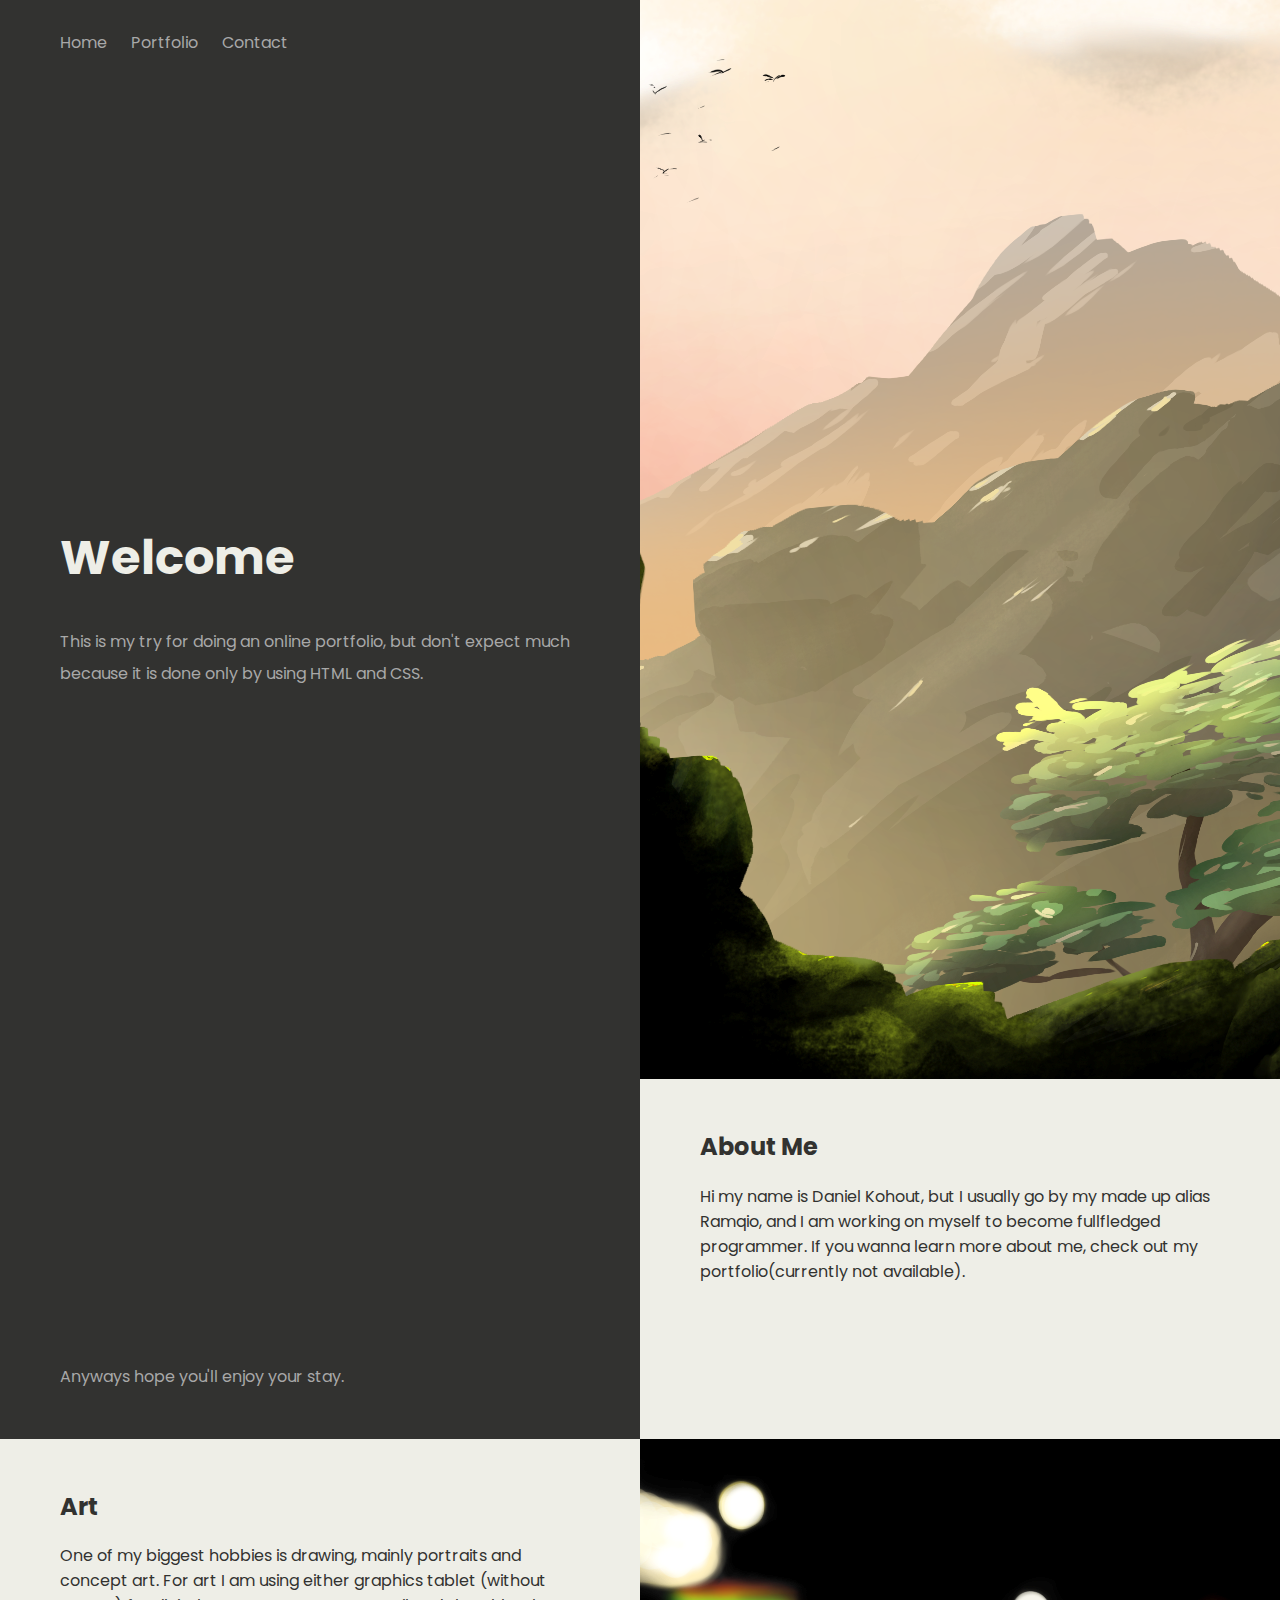
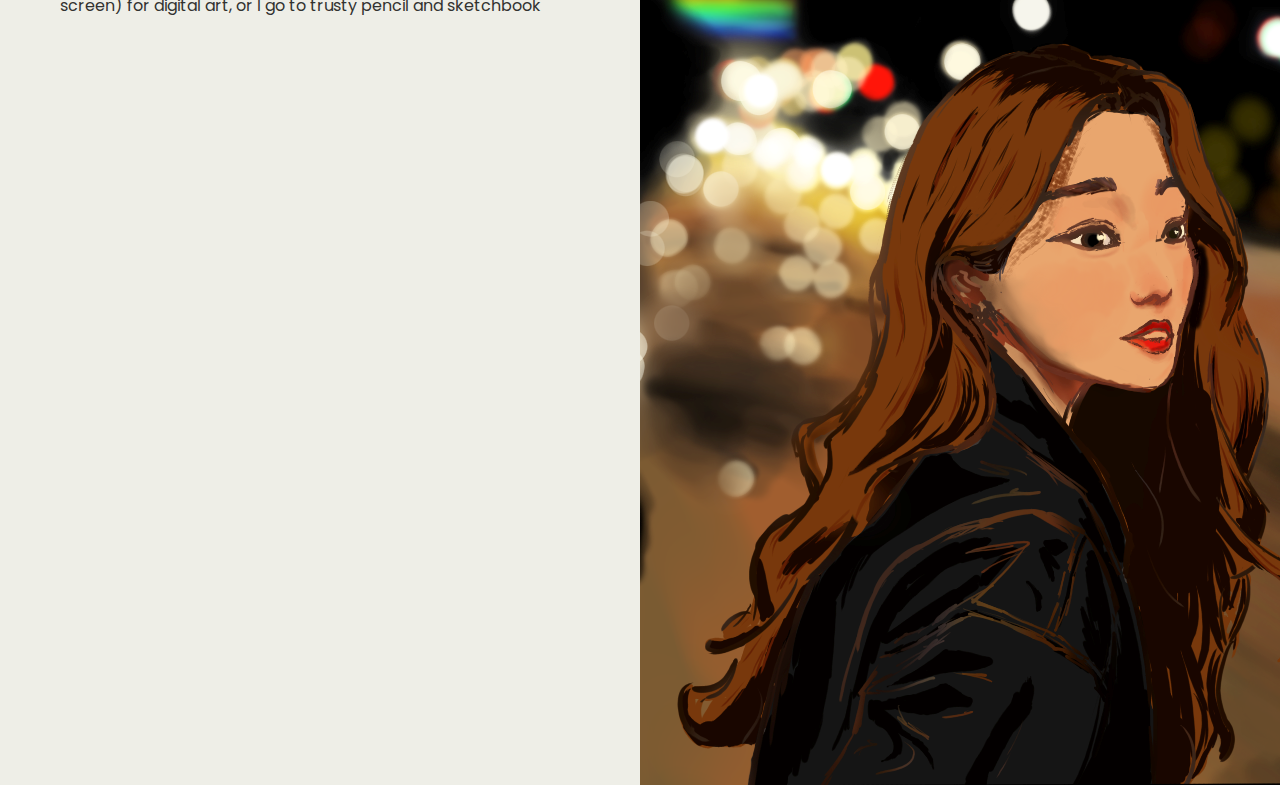
==== index.html @ 771897ba "text update" ====
<!DOCTYPE html>
<html lang="en">
<head>
  <meta charset="UTF-8">
  <meta http-equiv="X-UA-Compatible" content="IE=edge">
  <meta name="viewport" content="width=device-width, initial-scale=1.0">
  <title>Portfolio Full-Screen Layout</title>
  <link rel="stylesheet" href="style.css">
</head>
<body>
  <main>
    <div class="panel welcome">
      <nav>
        <a href="">Home</a>
        <a href="">Portfolio</a>
        <a href="">Contact</a>
      </nav>
      <div>
        <h1>Welcome</h1>
        <p>
		This is my try for doing an online portfolio, but don't expect much because 
		it is done only by using HTML and CSS. 
	</p>
      </div>
      <footer>
        <p>Anyways hope you'll enjoy your stay.</p>
      </footer>
    </div>
    <div class="panel about">
      <img src="img/1_b.png" alt="main pic">
      <div class="text">
        <h2>About Me</h2>
        <p>Hi my name is Daniel Kohout, but I usually go by my made up alias Ramqio, and I am working on myself to become fullfledged programmer. If you wanna learn more about me, check out my portfolio(currently not available).</p>
      </div>
    </div>
    <div class="panel photos">
      <div class="text">
        <h2>Art</h2>
        <p>One of my biggest hobbies is drawing, mainly portraits and concept art. For art I am using either graphics tablet (without screen) for digital art, or I go to trusty pencil and sketchbook</p>
      </div>
      <img src="img/2.png" alt="landscape pic">
    </div>
  </main>
</body>
</html>
---- style.css ----
@import url('https://fonts.googleapis.com/css2?family=Poppins:wght@200;400;500;600;800&family=VT323&display=swap');

body {
  margin: 0;
  font-family: "Poppins";
}

main {
  display: grid;
  grid-template-columns: 1.2fr 1fr 1fr;
  min-height: 100%;
}
.panel {
  display: grid;
  grid-template-columns: 1fr;
}
.panel .text {
  background: #eeeee7;
  color: #323230;
  padding: 30px 60px;
}

/* welcome panel */
.panel.welcome {
  background: #323230;
  padding: 30px 60px;
  grid-auto-rows: 1fr;
}
.panel.welcome nav a {
  color: #a8a8a8;
  text-decoration: none;
  margin-right: 20px;
}
.panel.welcome p {
  color: #a8a8a8;
  max-width: 540px;
  line-height: 2em;
}
.panel.welcome h1 {
  color: #eeeee7;
  font-size: 3em;
}
.panel.welcome footer {
  align-self: end;
}

/* about panel */
.panel.about {
  grid-template-rows: 3fr 1fr;
  overflow: hidden;
}
.panel.about img {
  min-height: 100%;
  min-width: 100%;
  
}

/* photos panel */
.panel.photos {
  grid-template-rows: 1fr 3fr;
  overflow: hidden;
}
.panel.photos img {
  min-height: 100%;
  min-width: 100%;
  margin-left: -30%;
}

@media screen and (max-width: 1600px) {
  main {
    grid-template-columns: 1fr 1fr;
  }
  .panel.photos {
    grid-column: span 2;
    grid-template-columns: 1fr 1fr;
    grid-template-rows: 1fr;
  }
  .panel.photos img {
    margin-left: 0%;
    
  }
}
@media screen and (max-width: 960px) {
  main {
    grid-template-columns: 1fr;
    grid-template-rows: 500px 400px 400px;
  }
  .panel.about {
    grid-column: span 2;
    grid-template-columns: 1fr 1fr;
    grid-template-rows: 1fr;
  }
  .panel img {
    width: 100%;
  }
  .panel.photos img {
    margin-left: 0%;
  }
}
@media screen and (max-width: 680px) {
  main {
    grid-template-rows: 700px 600px 600px;
  }
  .panel.about {
    grid-column: span 1;
    grid-template-columns: 1fr;
    grid-template-rows: 1fr 1fr;
    border-bottom: 1px solid #dcdcd0;
  }
  .panel.photos{
    grid-column: span 1;
    grid-template-columns: 1fr;
    grid-template-rows: 1fr 2fr;
    border-bottom: 1px solid #dcdcd0;
  }
  
  .panel img {
    width: 100%;
  }
  .panel.photos img {
    margin-left: 0%;
  }
}
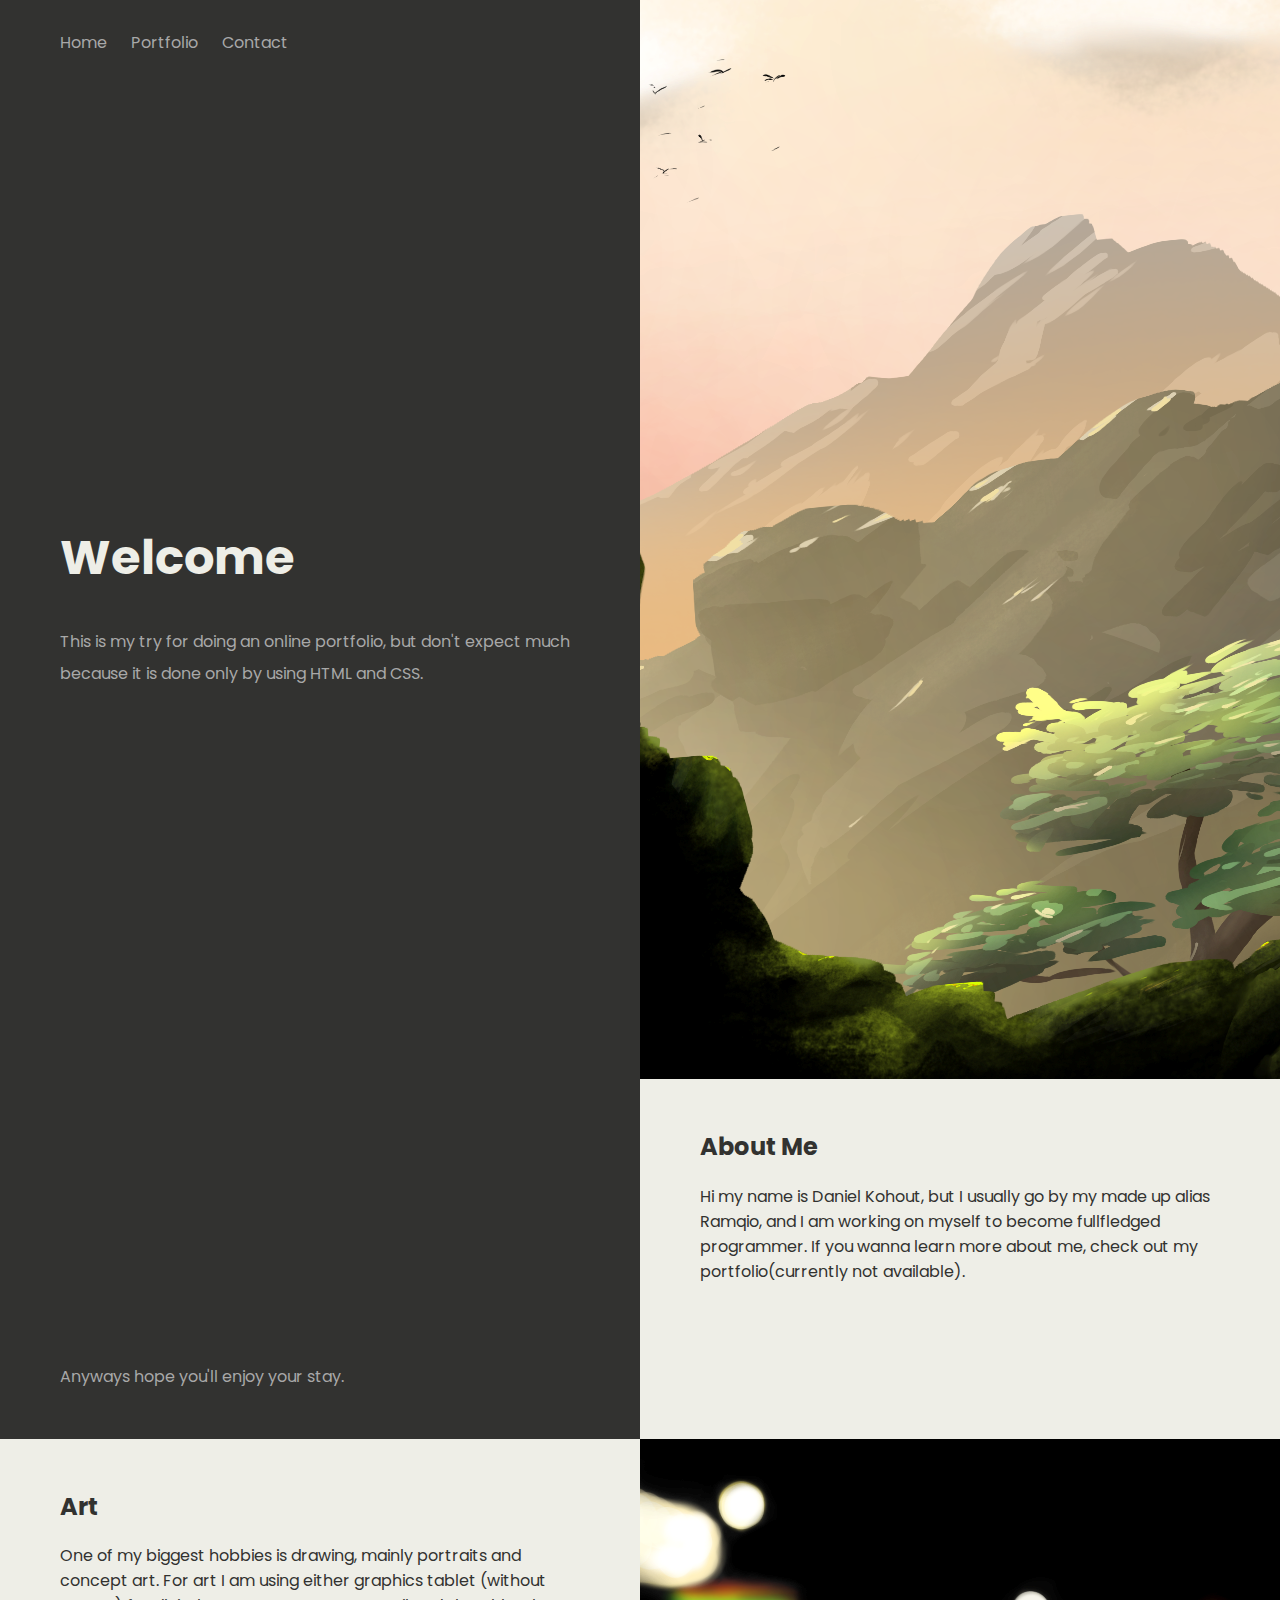
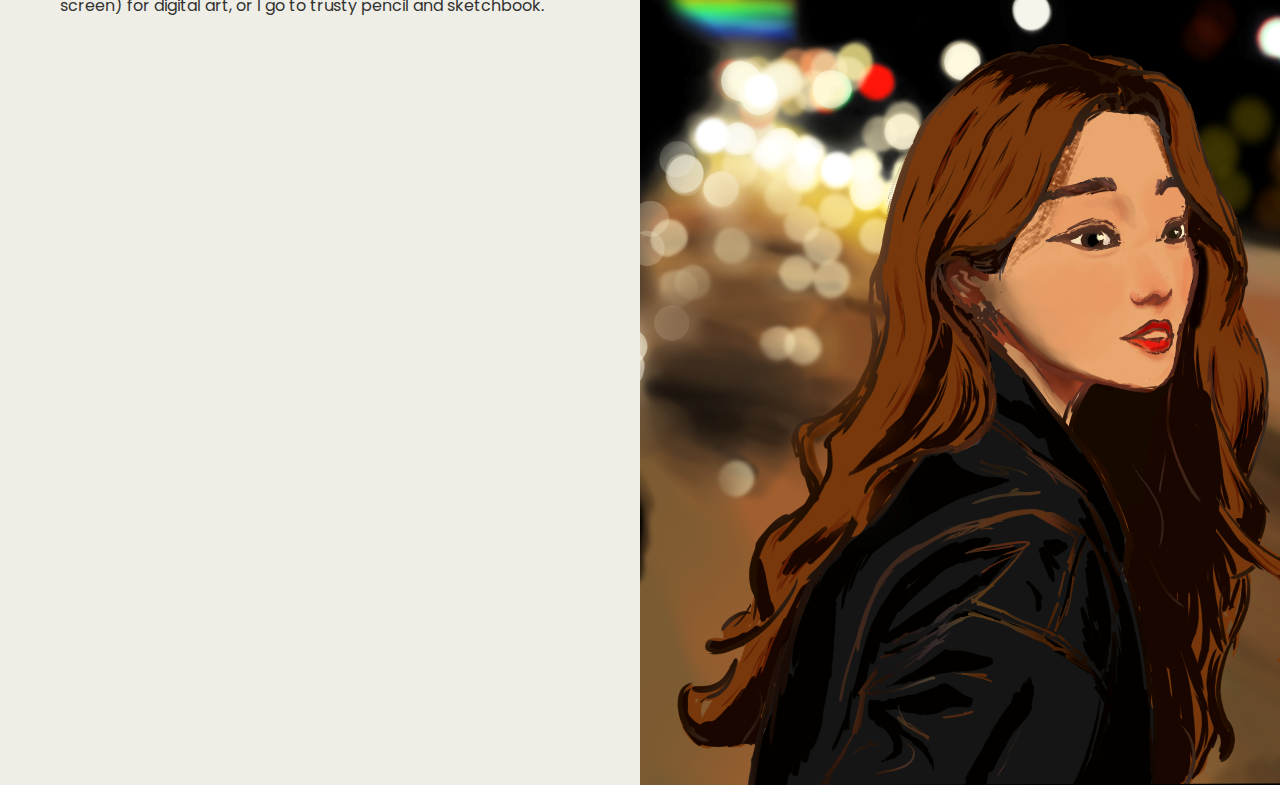
==== commit fc86ca78: "found mistake" ====
--- a/index.html
+++ b/index.html
@@ -4,7 +4,7 @@
   <meta charset="UTF-8">
   <meta http-equiv="X-UA-Compatible" content="IE=edge">
   <meta name="viewport" content="width=device-width, initial-scale=1.0">
-  <title>Portfolio Full-Screen Layout</title>
+  <title>Ramqio Portfolio</title>
   <link rel="stylesheet" href="style.css">
 </head>
 <body>
@@ -36,7 +36,7 @@
     <div class="panel photos">
       <div class="text">
         <h2>Art</h2>
-        <p>One of my biggest hobbies is drawing, mainly portraits and concept art. For art I am using either graphics tablet (without screen) for digital art, or I go to trusty pencil and sketchbook</p>
+        <p>One of my biggest hobbies is drawing, mainly portraits and concept art. For art I am using either graphics tablet (without screen) for digital art, or I go to trusty pencil and sketchbook.</p>
       </div>
       <img src="img/2.png" alt="landscape pic">
     </div>
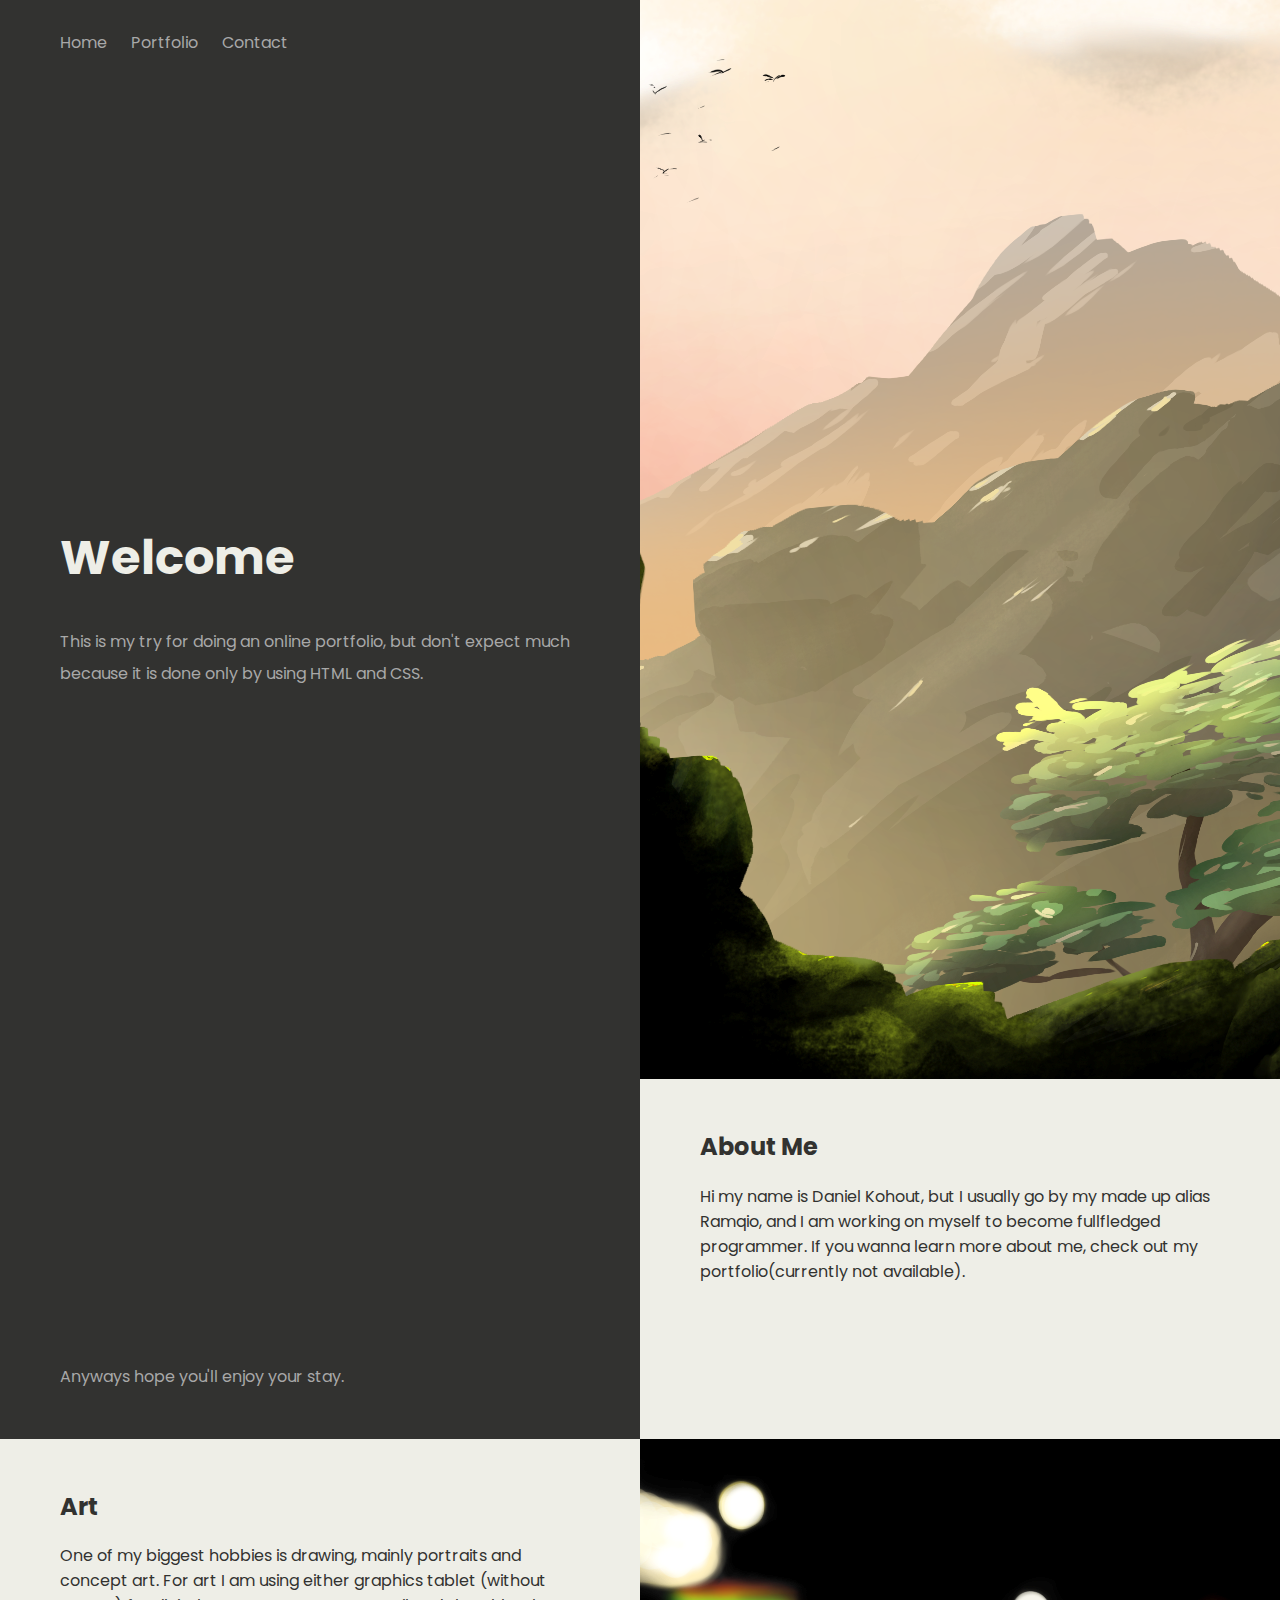
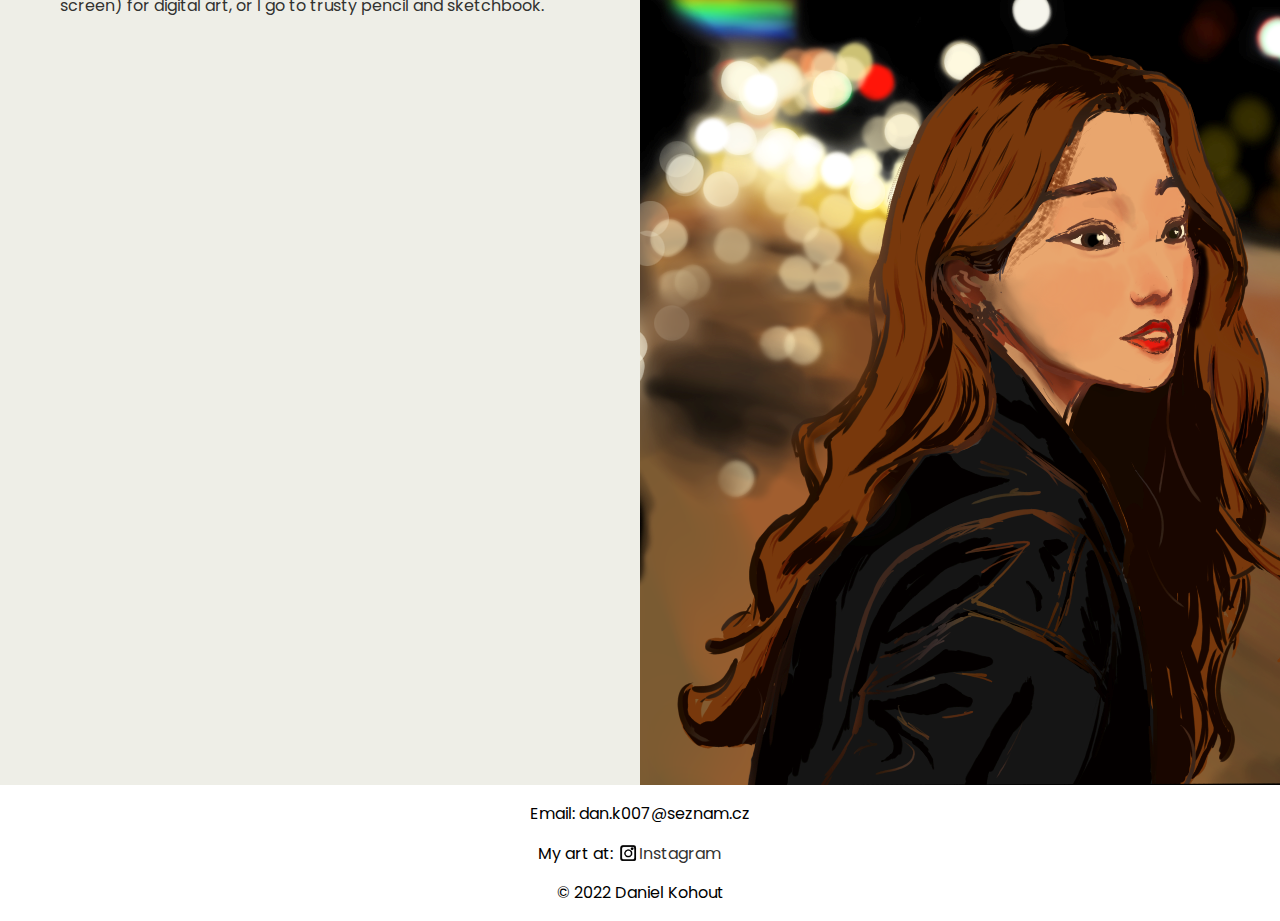
==== commit 1264b4e5: "added personal projects and footer to index.html" ====
--- a/index.html
+++ b/index.html
@@ -4,15 +4,15 @@
   <meta charset="UTF-8">
   <meta http-equiv="X-UA-Compatible" content="IE=edge">
   <meta name="viewport" content="width=device-width, initial-scale=1.0">
-  <title>Ramqio Portfolio</title>
+  <title>Ramqio</title>
   <link rel="stylesheet" href="style.css">
 </head>
 <body>
   <main>
     <div class="panel welcome">
       <nav>
-        <a href="">Home</a>
-        <a href="">Portfolio</a>
+        <a href="/">Home</a>
+        <a href="/Portfolio/Portfolio.html">Portfolio</a>
         <a href="">Contact</a>
       </nav>
       <div>
@@ -40,6 +40,15 @@
       </div>
       <img src="img/2.png" alt="landscape pic">
     </div>
+    <footer class="footerInIndex">
+      <div style = 'text-align:center'>
+	<p>Email: dan.k007@seznam.cz</p>
+	<p style = 'line-height: 20px'>
+  	  My art at: <a href="https://www.instagram.com/shellofliving/"><img src = 'img/insta.png' alt="Instagram"/>Instagram</a>
+	</p>
+	<p>© 2022 Daniel Kohout</p>
+      </div>
+    </footer>
   </main>
 </body>
 </html>
--- a/style.css
+++ b/style.css
@@ -40,6 +40,7 @@
   color: #eeeee7;
   font-size: 3em;
 }
+
 .panel.welcome footer {
   align-self: end;
 }
@@ -65,10 +66,180 @@
   min-width: 100%;
   margin-left: -30%;
 }
+.footerInIndex{
+   grid-column: 1 / span 3;
+}
+footer a{
+  text-decoration: none;
+  color: #323230;
+  margin-right: 20px;
+  padding-right:2px;
+}
+footer p img{
+  vertical-align: bottom;
+  height:20px;
+  padding:1px;
+  
+}
+footer a:hover{
+ color: #990000;
+ background-color:#ff9999;
+ border-radius:5px;
+
+}
+
+
+
+/*    ---PORTFOLIO---     */
+.main2 {
+  display: grid;
+  grid-template-columns: 1fr;
+  min-height: 100%;
+}
+.panel2 {
+  display: grid;
+  grid-template-columns: 1fr;
+}
+.panel2 .text {
+  background: #eeeee7;
+  color: #323230;
+  padding: 40px 60px;
+}
+
+/* welcome panel */
+.panel2.welcome {
+  background: #323230;
+  padding: 30px 60px;
+  grid-template-rows: 1fr 5fr 1fr;
+}
+.panel2.welcome nav a {
+  color: #a8a8a8;
+  text-decoration: none;
+  margin-right: 20px;
+}
+.panel2.welcome p {
+  color: #a8a8a8;
+  max-width: 540px;
+  line-height: 2em;
+}
+.panel2.welcome h1 {
+  color: #eeeee7;
+  font-size: 3em;
+  display: grid;
+  grid-template-columns: 1fr 1.4fr;
+}
+.panel2.welcome h1 imgCenter{
+  text-align:center;
+}
+.panel2.welcome h1 div img{
+  height: 6em;
+  width: auto;
+  border-radius: 50%;
+
+
+}
+.panel2.welcome footer {
+  align-self: end;
+}
+
+/* about panel */
+.panel2.about {
+  grid-template-rows: 2fr 1fr;
+  //overflow: hidden;
+  text-align:center;
+}
+.panel2.about img {
+  min-height: 100%;
+  min-width: 100%;
+  
+}
+/*.panel2.about .text{
+  background-color: #fdd7c1;
+  color: #323230;
+}*/
+.panel2.about .color{
+  background-color: #c79c6d;
+  //color: #eeeee7;
+}
+
+/* education panel */
+.panel2.education {
+  grid-template-rows: 1fr;
+  //overflow: hidden;
+  text-align:center;
+}
+.panel2.education img {
+  min-height: 100%;
+  min-width: 100%;
+}
+.panel2.education .text{
+  background-color: #fdd7c1;
+  color: #323230;
+}
+
+.panel2.education .text .innerPannel{
+  display:grid;
+  grid-template-columns: 1fr 1fr 1fr 1fr;  
+}
+
+.panel2.education .text .innerPannel .part{
+  grid-template-columns: 1fr;
+  padding: 40px 60px;
+}
+
+/* skills panel */
+.panel2.skills .text{
+  text-align:center;
+}
+.panel2.skills .text .innerPannel{
+  display:grid;
+  grid-template-columns: 1fr 1fr 1fr 1fr;  
+}
+
+.panel2.skills .text .innerPannel .part{
+  grid-template-columns: 1fr;
+  padding: 40px 60px;
+}
+
+/* hobbies panel */
+.panel2.hobbies {
+  grid-template-rows: 1fr;
+  //overflow: hidden;
+  text-align:center;
+}
+.panel2.hobbies img {
+  min-height: 100%;
+  min-width: 100%;
+}
+.panel2.hobbies .color{
+  background-color: #323230;
+  color: #a8a8a8;
+}
+.panel2.hobbies .color2{
+  background-color: #c79c6d;
+  //color: #a8a8a8;
+}
+.gameGallery{
+  display:grid;
+  grid-template-columns: 1fr 1fr 1fr;
+}
+.gameGallery div{
+  padding: 5px;
+}
+.gameGallery div img{
+  object-fit: contain;
+  width: 100%;
+  height: 250px;
+}
+
+
 
 @media screen and (max-width: 1600px) {
   main {
     grid-template-columns: 1fr 1fr;
+  }
+  .main2{
+    grid-template-columns: 1fr;
   }
   .panel.photos {
     grid-column: span 2;
@@ -77,13 +248,30 @@
   }
   .panel.photos img {
     margin-left: 0%;
-    
-  }
-}
+    overflow:hidden;
+  }
+  .gameGallery{
+    display:grid;
+    grid-template-columns: 1fr 1fr 1fr;
+  }
+  .footerInIndex{
+    grid-column: 1 / span 2;
+  }
+}
+
+@media screen and (max-width: 1600px) {
+  .panel.photos img {
+    min-height: 100%;
+    min-width: 100%;
+    margin-left: 0%;
+  }
+}
+
+
 @media screen and (max-width: 960px) {
   main {
     grid-template-columns: 1fr;
-    grid-template-rows: 500px 400px 400px;
+    grid-template-rows: 500px 700px 600px;
   }
   .panel.about {
     grid-column: span 2;
@@ -96,10 +284,24 @@
   .panel.photos img {
     margin-left: 0%;
   }
+  .main2 {
+    grid-template-rows: 500px 700px 600px;
+  }
+  .innerPannel{
+    display:grid;
+    grid-template-columns: 0fr 1fr 1fr 0fr;  
+  }
+  .gameGallery{
+    display:grid;
+    grid-template-columns: 1fr;
+  }
+  .footerInIndex{
+    grid-column: 1 / span 2;
+  }
 }
 @media screen and (max-width: 680px) {
   main {
-    grid-template-rows: 700px 600px 600px;
+    grid-template-rows: 700px 800px 600px;
   }
   .panel.about {
     grid-column: span 1;
@@ -120,12 +322,29 @@
   .panel.photos img {
     margin-left: 0%;
   }
-}
-
-
-
-
-
-
-
-
+  
+  .main2 {
+    grid-template-rows: 700px 800px 800px;
+  }
+  .panel2.welcome h1 {
+    grid-template-columns: 1fr;
+  }
+  .panel2.education .text .innerPannel{
+    display:grid;
+    grid-template-columns: 1fr;  
+  }
+  .panel2.skills .text .innerPannel{
+    grid-template-columns: 1fr;
+  }
+  .footerInIndex{
+    grid-column: 1 / span 1;
+  }
+}
+
+
+
+
+
+
+
+
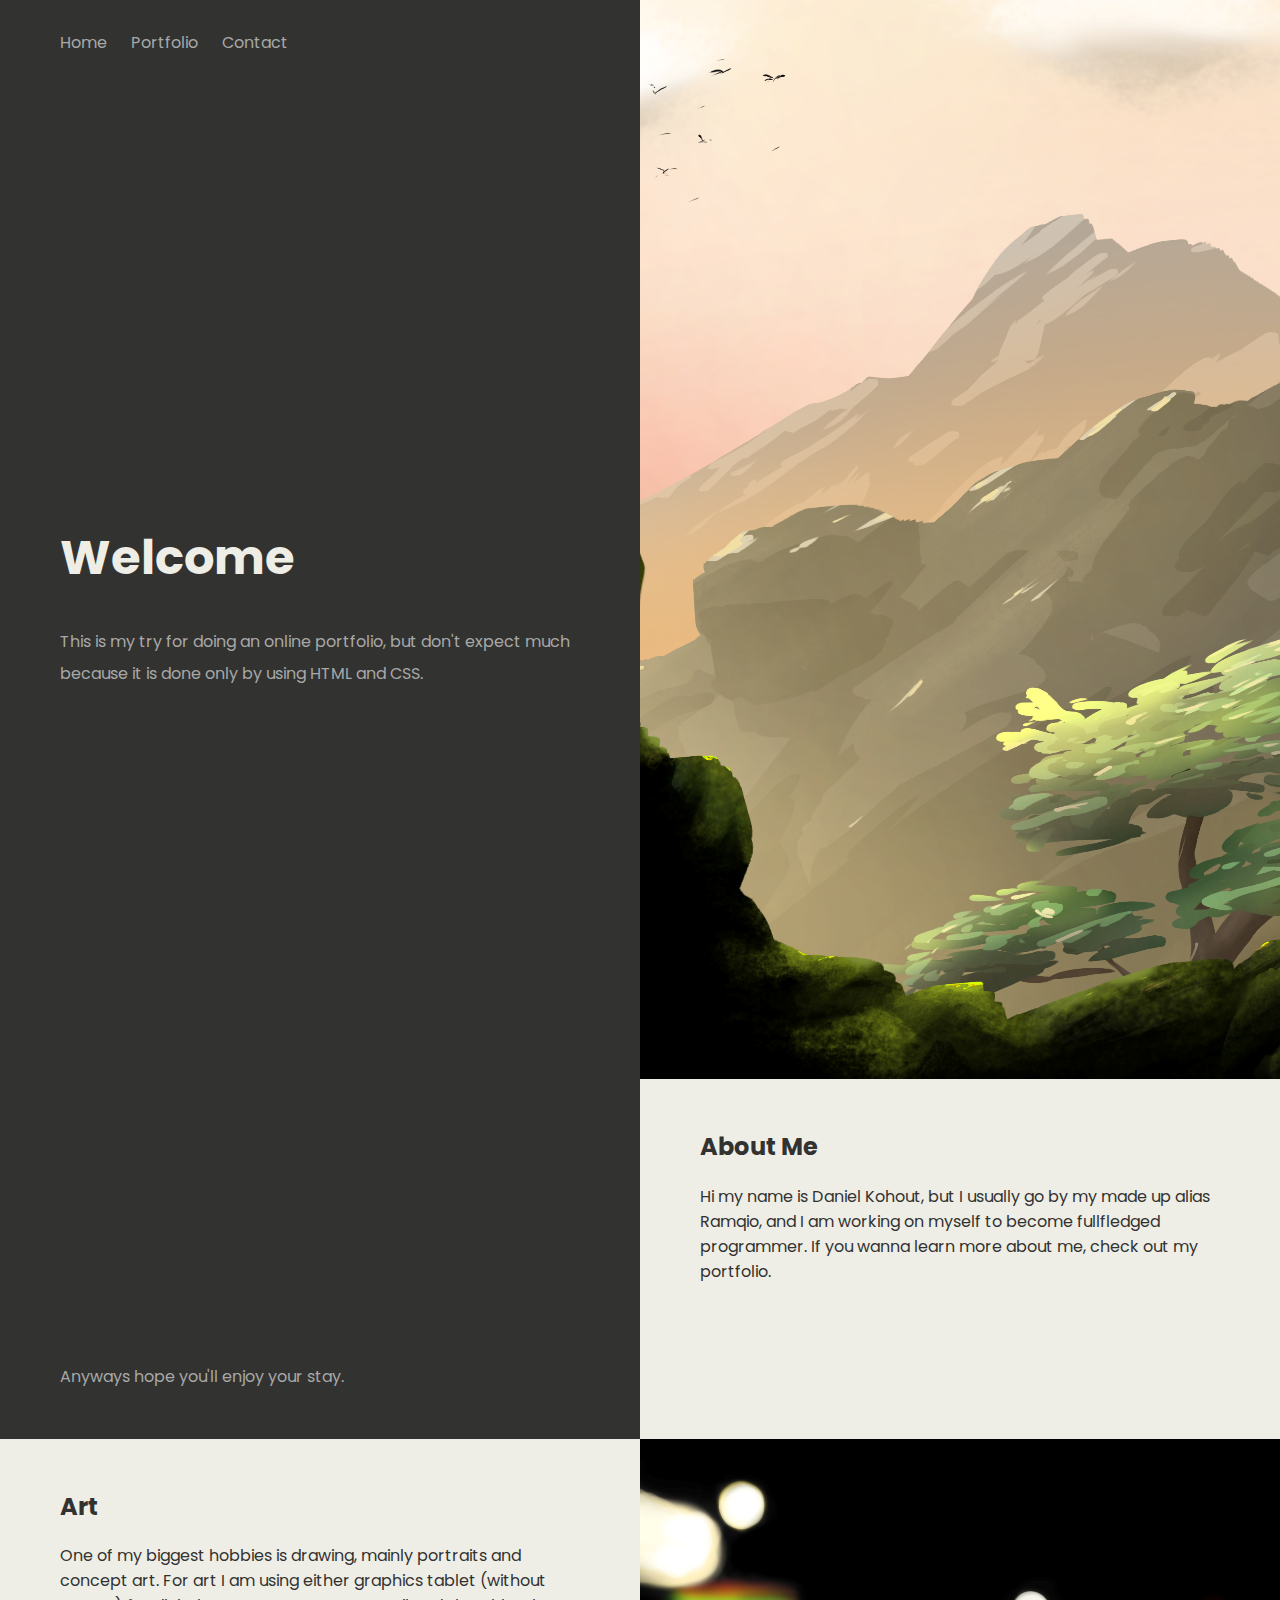
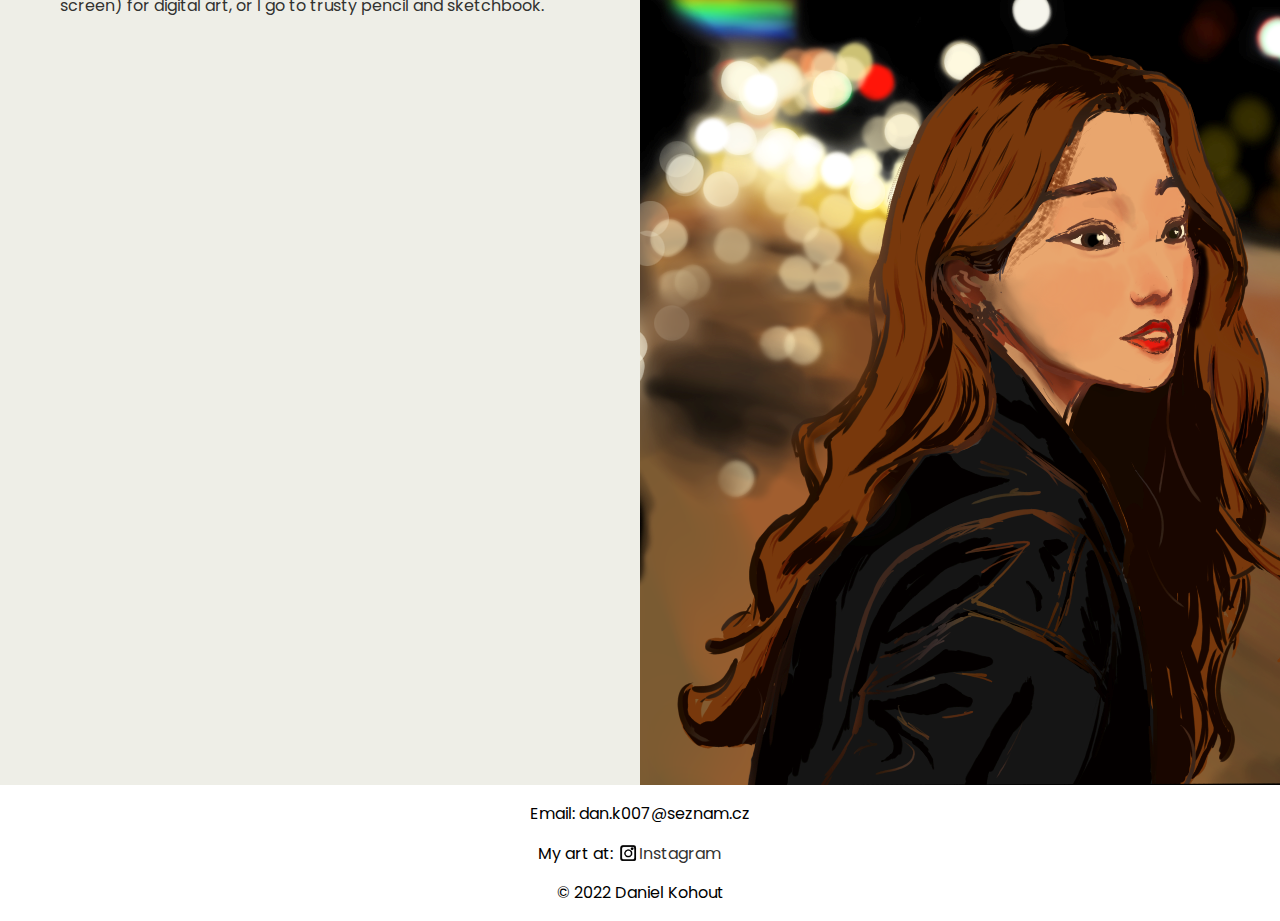
==== commit 36b23d9e: "image resizing" ====
--- a/index.html
+++ b/index.html
@@ -30,7 +30,7 @@
       <img src="img/1_b.png" alt="main pic">
       <div class="text">
         <h2>About Me</h2>
-        <p>Hi my name is Daniel Kohout, but I usually go by my made up alias Ramqio, and I am working on myself to become fullfledged programmer. If you wanna learn more about me, check out my portfolio(currently not available).</p>
+        <p>Hi my name is Daniel Kohout, but I usually go by my made up alias Ramqio, and I am working on myself to become fullfledged programmer. If you wanna learn more about me, check out my portfolio.</p>
       </div>
     </div>
     <div class="panel photos">
--- a/style.css
+++ b/style.css
@@ -301,7 +301,7 @@
 }
 @media screen and (max-width: 680px) {
   main {
-    grid-template-rows: 700px 800px 600px;
+    grid-template-rows: 700px 800px 900px;
   }
   .panel.about {
     grid-column: span 1;
